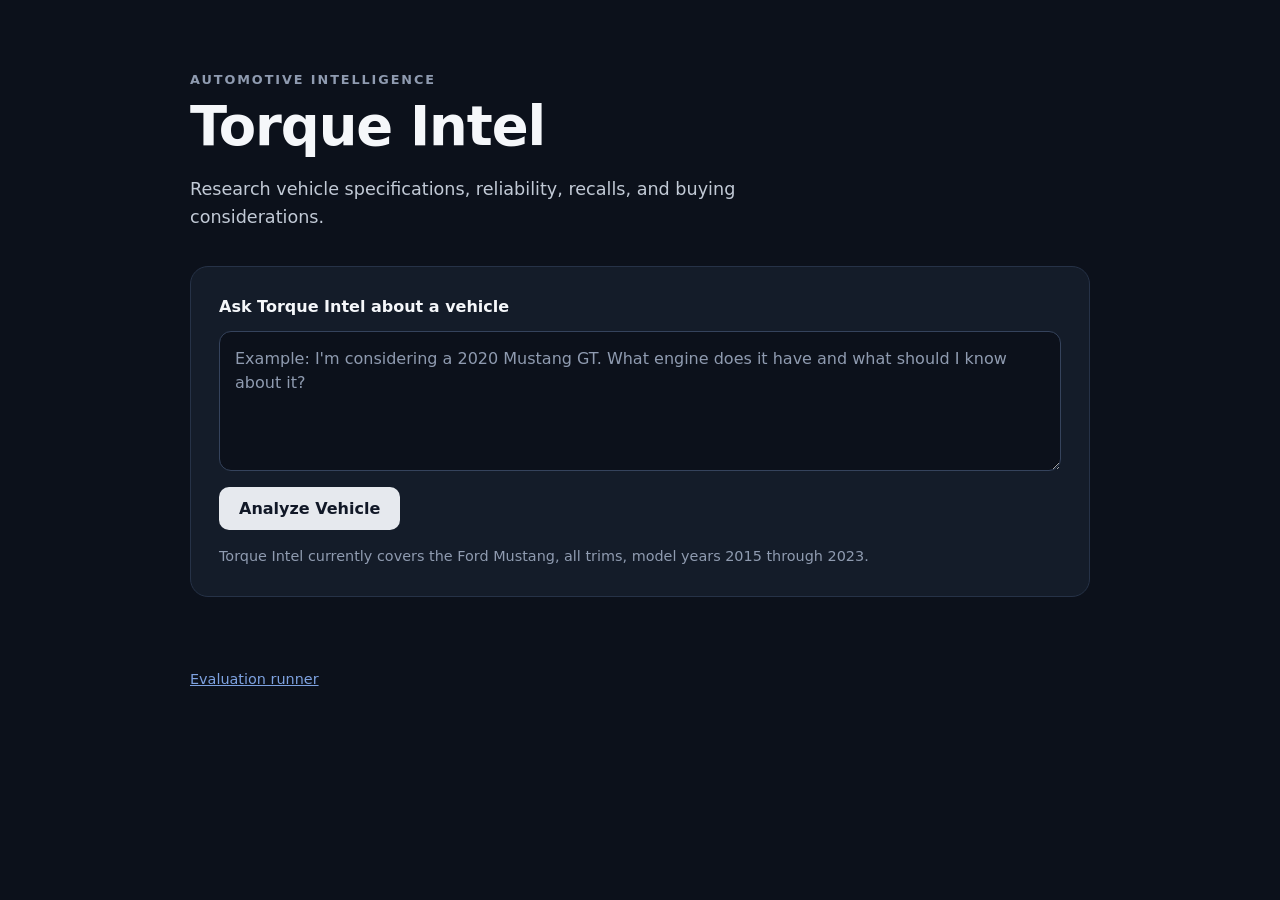
==== index.html @ b71ce6a7 "Support all Mustang trims, multi-year questions, and NHTSA complaints - data/vehicles.json: all Must" ====
<!DOCTYPE html>
<html lang="en">
<head>
    <meta charset="UTF-8">

    <meta name="viewport"
          content="width=device-width, initial-scale=1.0">

    <title>Torque Intel</title>

    <link rel="stylesheet" href="style.css">
</head>

<body>

    <main class="page-container">

        <header class="hero">
            <p class="eyebrow">AUTOMOTIVE INTELLIGENCE</p>

            <h1>Torque Intel</h1>

            <p class="subtitle">
                Research vehicle specifications, reliability,
                recalls, and buying considerations.
            </p>
        </header>


        <section class="search-card">

            <label for="userQuestion">
                Ask Torque Intel about a vehicle
            </label>

            <textarea
                id="userQuestion"
                placeholder="Example: I'm considering a 2020 Mustang GT. What engine does it have and what should I know about it?"
            ></textarea>

            <button id="analyzeButton" type="button">
                Analyze Vehicle
            </button>

            <p class="example-text">
                Torque Intel currently covers the Ford Mustang, all trims,
                model years 2015 through 2023.
            </p>

        </section>


        <section
            id="statusArea"
            class="status-area"
            aria-live="polite"
        ></section>

        <footer class="page-footer">
            <a href="evaluation/index.html">Evaluation runner</a>
        </footer>

    </main>

    <!-- Result Modal -->
    <div id="resultModal" class="modal hidden">

        <div
            class="modal-card"
            role="dialog"
            aria-modal="true"
            aria-labelledby="resultTitle"
        >

            <button
                id="closeModal"
                class="close-button"
                aria-label="Close results"
            >
                ×
            </button>

            <p class="eyebrow">
                TORQUE INTEL RESULT
            </p>

            <h2 id="resultTitle">
                Vehicle Research
            </h2>

            <div id="resultContent"></div>

        </div>

    </div>

    <script src="agent.js"></script>
    <script src="tools.js"></script>
    <script src="app.js"></script>

</body>
</html>
---- style.css ----
/* Theme */

:root {
    --bg: #0c111b;
    --surface: #141c29;
    --border: #263247;
    --border-strong: #35435c;

    --text: #f5f7fa;
    --text-soft: #c2cad6;
    --text-muted: #8f9bb0;

    --accent: #7ea2e0;
    --button-bg: #e6e9ee;
    --button-text: #111827;

    --pass: #6fcf97;
    --fail: #f28b82;
    --warn: #f2c97d;

    --radius-lg: 18px;
    --radius-md: 12px;
    --radius-sm: 10px;
}

* {
    box-sizing: border-box;
}

body {
    margin: 0;
    font-family: system-ui, -apple-system, "Segoe UI", Roboto,
        Arial, Helvetica, sans-serif;
    line-height: 1.5;
    background: var(--bg);
    color: var(--text);
    min-height: 100vh;
}

a {
    color: var(--accent);
}

:focus-visible {
    outline: 2px solid var(--accent);
    outline-offset: 2px;
}

.page-container {
    width: min(900px, 100% - 32px);
    margin: 0 auto;
    padding: clamp(32px, 8vw, 70px) 0;
}

.hero {
    margin-bottom: 35px;
}

.eyebrow {
    color: var(--text-muted);
    font-size: 0.8rem;
    letter-spacing: 0.15em;
    font-weight: bold;
    margin: 0;
}

h1 {
    font-size: clamp(2.2rem, 8vw, 3.4rem);
    line-height: 1.1;
    letter-spacing: -0.02em;
    margin: 8px 0;
}

h2 {
    margin: 6px 0 0;
    padding-right: 40px;
}

.subtitle {
    color: var(--text-soft);
    font-size: 1.1rem;
    line-height: 1.6;
    max-width: 650px;
}

.search-card {
    background: var(--surface);
    border: 1px solid var(--border);
    border-radius: var(--radius-lg);
    padding: clamp(18px, 4vw, 28px);
}

.search-card label {
    display: block;
    font-weight: bold;
    margin-bottom: 12px;
}

textarea {
    display: block;
    width: 100%;
    min-height: 140px;
    resize: vertical;

    background: var(--bg);
    color: var(--text);

    border: 1px solid var(--border-strong);
    border-radius: var(--radius-md);

    padding: 15px;

    font-family: inherit;
    font-size: 1rem;
    line-height: 1.5;

    margin-bottom: 16px;
}

textarea::placeholder {
    color: var(--text-muted);
}

textarea:focus {
    outline: 2px solid var(--accent);
    outline-offset: 0;
}

button {
    cursor: pointer;
    font-family: inherit;
}

.primary-button,
#analyzeButton {
    background: var(--button-bg);
    color: var(--button-text);

    border: none;
    border-radius: var(--radius-sm);

    padding: 12px 20px;

    font-size: 1rem;
    font-weight: bold;

    transition: opacity 0.15s, transform 0.05s;
}

.primary-button:hover,
#analyzeButton:hover {
    opacity: 0.9;
}

.primary-button:active,
#analyzeButton:active {
    transform: translateY(1px);
}

.primary-button:disabled,
#analyzeButton:disabled {
    opacity: 0.5;
    cursor: wait;
}

.example-text {
    color: var(--text-muted);
    font-size: 0.9rem;
    margin: 16px 0 0;
}

.status-area {
    margin-top: 20px;
    min-height: 1.5em;
    color: var(--text-soft);
}

.page-footer {
    margin-top: 28px;
    font-size: 0.9rem;
}


/* Modal */

.modal {
    position: fixed;
    inset: 0;

    background: rgba(0, 0, 0, 0.75);

    display: flex;
    align-items: center;
    justify-content: center;

    padding: 16px;

    z-index: 1000;
}

.modal.hidden {
    display: none;
}

.modal-card {
    width: min(700px, 100%);
    max-height: 85vh;
    overflow-y: auto;

    position: relative;

    background: var(--surface);

    border: 1px solid var(--border-strong);
    border-radius: var(--radius-lg);

    padding: clamp(20px, 5vw, 30px);

    box-shadow: 0 20px 60px rgba(0, 0, 0, 0.5);
}

.close-button {
    position: absolute;
    top: 12px;
    right: 12px;

    width: 40px;
    height: 40px;

    border: none;
    border-radius: 50%;
    background: transparent;
    color: var(--text);

    font-size: 1.8rem;
    line-height: 1;
}

.close-button:hover {
    background: var(--border);
}

.result-section {
    margin-top: 24px;
}

.result-section h3 {
    margin: 0 0 8px;
}

.result-section p {
    color: var(--text-soft);
    line-height: 1.6;
    overflow-wrap: anywhere;
}

.result-grid {
    display: grid;
    grid-template-columns:
        repeat(auto-fit, minmax(180px, 1fr));

    gap: 12px;
    margin-top: 15px;
}

.result-stack {
    display: grid;
    gap: 12px;
    margin: 15px 0;
}

.result-item {
    background: var(--bg);

    border: 1px solid var(--border);
    border-radius: var(--radius-sm);

    padding: 14px;

    overflow-wrap: anywhere;
}

.result-label {
    display: block;

    color: var(--text-muted);

    font-size: 0.78rem;
    text-transform: uppercase;
    letter-spacing: 0.06em;

    margin-bottom: 5px;
}

.result-section h3 + .result-grid,
.result-section .result-stack + h3 {
    margin-top: 15px;
}

.note,
.source {
    font-size: 0.85rem;
}

.result-section p.source {
    color: var(--text-muted);
    margin-bottom: 0;
}

.result-section p.warning {
    color: var(--warn);
    font-weight: bold;
}

.recall-card p {
    margin: 8px 0 0;
    font-size: 0.9rem;
}

.detail-label {
    color: var(--text-muted);
    font-weight: bold;
}

.year-block {
    margin-top: 12px;
    border: 1px solid var(--border);
    border-radius: var(--radius-sm);
    padding: 10px 14px;
}

.year-block summary {
    cursor: pointer;
    color: var(--text-soft);
}

.year-block summary strong {
    color: var(--text);
    margin-right: 6px;
}

.year-block .year-block {
    padding: 8px 12px;
}

.plain-list {
    margin: 6px 0 0;
    padding-left: 20px;
    color: var(--text-soft);
    font-size: 0.9rem;
}

.result-section p.detail-label {
    margin: 16px 0 0;
    color: var(--text-muted);
}

.button-row {
    display: flex;
    flex-wrap: wrap;
    gap: 12px;
    margin-top: 20px;
}

.secondary-button {
    background: transparent;
    color: var(--text);

    border: 1px solid var(--border-strong);
    border-radius: var(--radius-sm);

    padding: 12px 20px;

    font-size: 1rem;
    font-weight: bold;
}

.secondary-button:hover {
    background: var(--border);
}

[hidden] {
    display: none !important;
}


/* Tables and evaluation page */

.eval-summary {
    display: grid;
    grid-template-columns:
        repeat(auto-fit, minmax(140px, 1fr));

    gap: 12px;
    margin: 24px 0;
}

.eval-summary .result-item {
    font-size: 1.5rem;
    font-weight: bold;
}

.table-scroll {
    overflow-x: auto;

    border: 1px solid var(--border);
    border-radius: var(--radius-md);
}

.data-table {
    width: 100%;
    border-collapse: collapse;
    font-size: 0.9rem;
}

.data-table th,
.data-table td {
    text-align: left;
    vertical-align: top;
    padding: 10px 12px;
    border-bottom: 1px solid var(--border);
}

.data-table th {
    background: var(--surface);
    color: var(--text-muted);
    font-size: 0.78rem;
    text-transform: uppercase;
    letter-spacing: 0.06em;
    white-space: nowrap;
}

.data-table tr:last-child td {
    border-bottom: none;
}

.data-table td.eval-input {
    min-width: 220px;
}

.data-table tbody th {
    white-space: normal;
    min-width: 130px;
}

.nowrap {
    white-space: nowrap;
}

.mismatch {
    margin: 8px 0 0;
    color: var(--fail);
    font-size: 0.8rem;
    white-space: pre-wrap;
    overflow-wrap: anywhere;
}

.pass {
    color: var(--pass);
    font-weight: bold;
}

.fail {
    color: var(--fail);
    font-weight: bold;
}
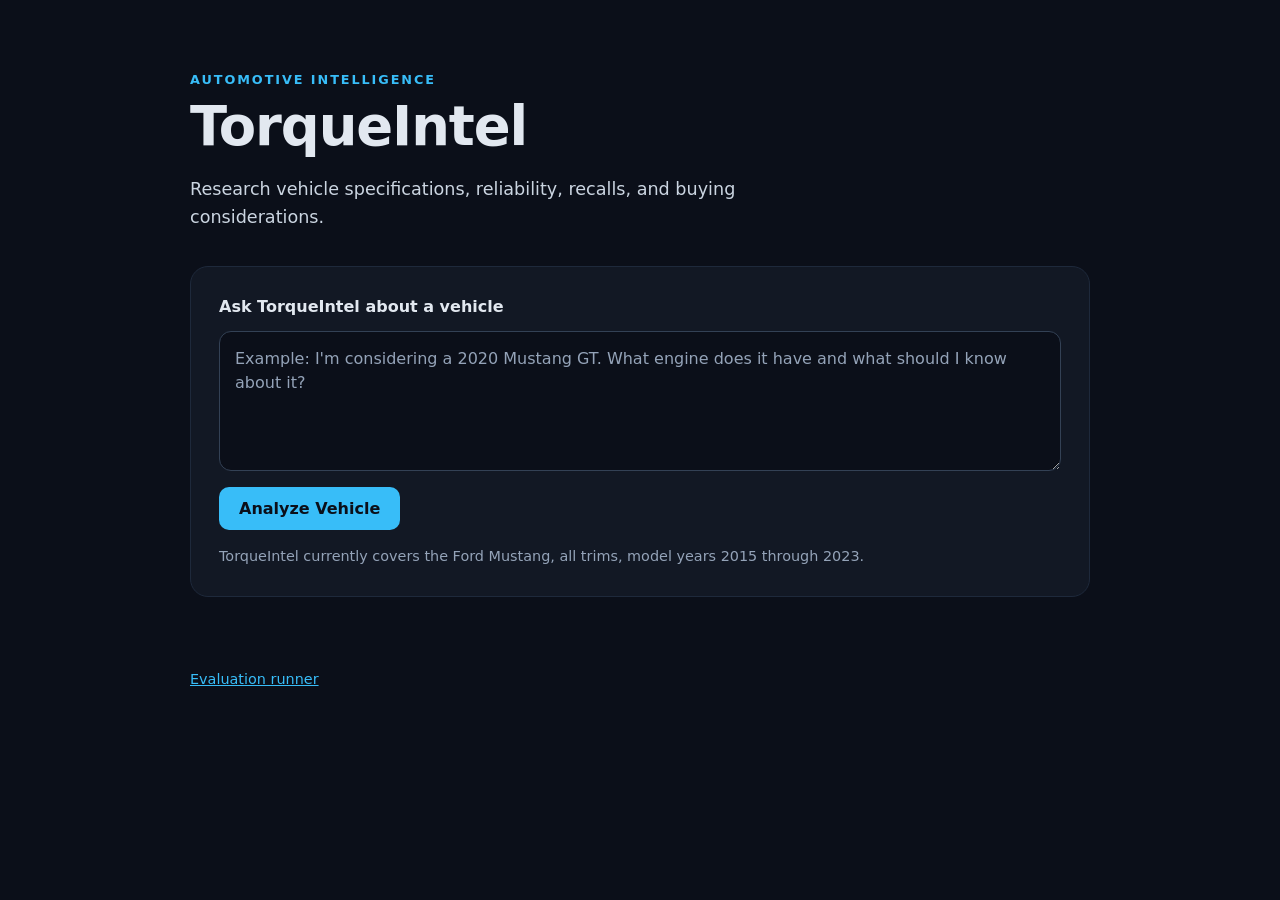
==== commit 92497e9e: "Rename Torque Intel to TorqueIntel in the app, comments and docs Update the page titles, heading, on" ====
--- a/index.html
+++ b/index.html
@@ -6,7 +6,7 @@
     <meta name="viewport"
           content="width=device-width, initial-scale=1.0">
 
-    <title>Torque Intel</title>
+    <title>TorqueIntel</title>
 
     <link rel="stylesheet" href="style.css">
 </head>
@@ -18,7 +18,7 @@
         <header class="hero">
             <p class="eyebrow">AUTOMOTIVE INTELLIGENCE</p>
 
-            <h1>Torque Intel</h1>
+            <h1>TorqueIntel</h1>
 
             <p class="subtitle">
                 Research vehicle specifications, reliability,
@@ -30,7 +30,7 @@
         <section class="search-card">
 
             <label for="userQuestion">
-                Ask Torque Intel about a vehicle
+                Ask TorqueIntel about a vehicle
             </label>
 
             <textarea
@@ -43,7 +43,7 @@
             </button>
 
             <p class="example-text">
-                Torque Intel currently covers the Ford Mustang, all trims,
+                TorqueIntel currently covers the Ford Mustang, all trims,
                 model years 2015 through 2023.
             </p>
 
@@ -81,7 +81,7 @@
             </button>
 
             <p class="eyebrow">
-                TORQUE INTEL RESULT
+                TORQUEINTEL RESULT
             </p>
 
             <h2 id="resultTitle">
--- a/style.css
+++ b/style.css
@@ -1,18 +1,18 @@
 /* Theme */
 
 :root {
-    --bg: #0c111b;
-    --surface: #141c29;
-    --border: #263247;
-    --border-strong: #35435c;
-
-    --text: #f5f7fa;
-    --text-soft: #c2cad6;
-    --text-muted: #8f9bb0;
-
-    --accent: #7ea2e0;
-    --button-bg: #e6e9ee;
-    --button-text: #111827;
+    --bg: #0B0F19;
+    --surface: #121824;
+    --border: #1E293B;
+    --border-strong: #334155;
+
+    --text: #E2E8F0;
+    --text-soft: #CBD5E1;
+    --text-muted: #94A3B8;
+
+    --accent: #38BDF8;
+    --button-bg: #38BDF8;
+    --button-text: #0B0F19;
 
     --pass: #6fcf97;
     --fail: #f28b82;
@@ -57,7 +57,7 @@
 }
 
 .eyebrow {
-    color: var(--text-muted);
+    color: var(--accent);
     font-size: 0.8rem;
     letter-spacing: 0.15em;
     font-weight: bold;
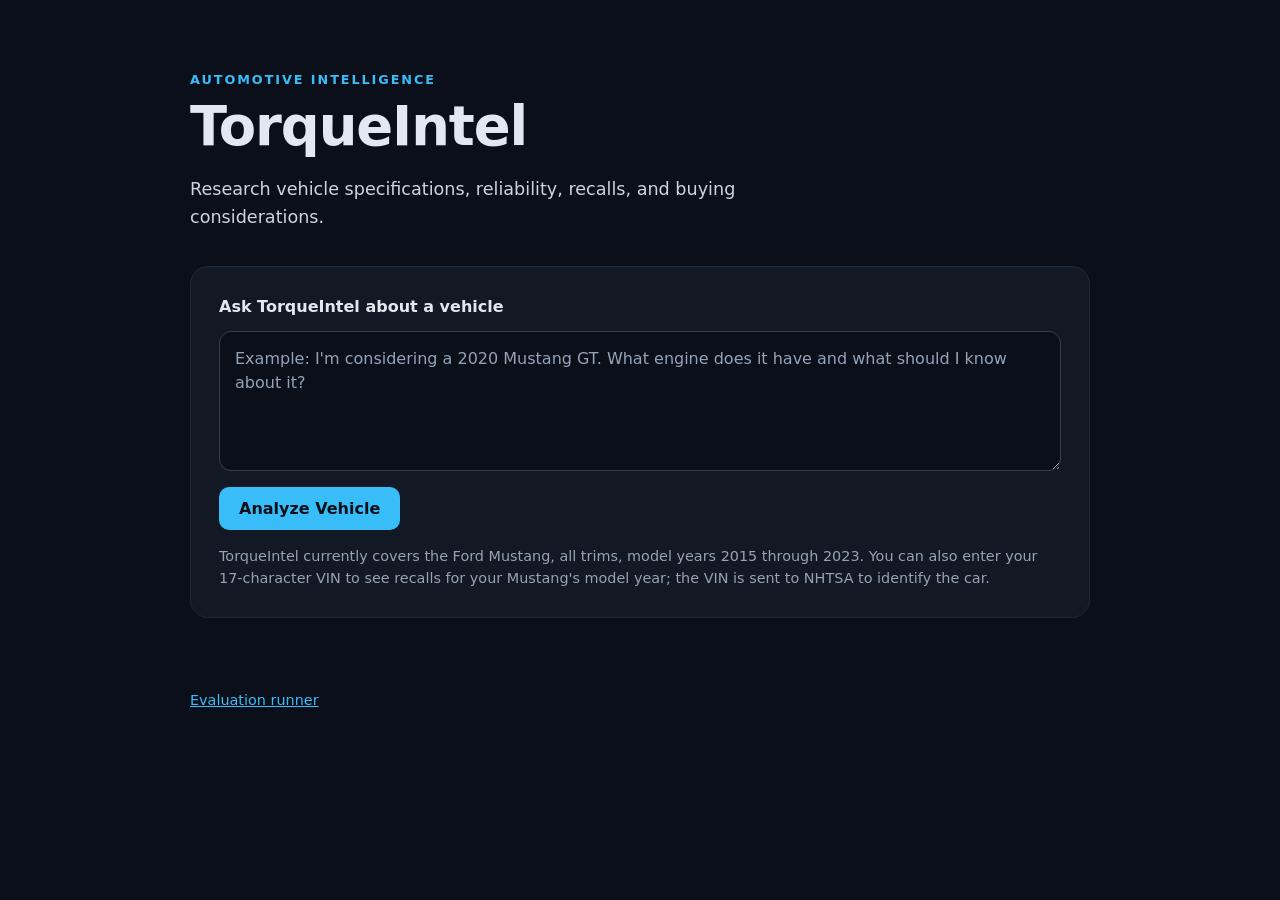
==== commit 83e93be8: "Add VIN recall lookup A user can enter a 17-character VIN. TorqueIntel checks its check digit, decod" ====
--- a/index.html
+++ b/index.html
@@ -44,7 +44,9 @@
 
             <p class="example-text">
                 TorqueIntel currently covers the Ford Mustang, all trims,
-                model years 2015 through 2023.
+                model years 2015 through 2023. You can also enter your
+                17-character VIN to see recalls for your Mustang's model
+                year; the VIN is sent to NHTSA to identify the car.
             </p>
 
         </section>
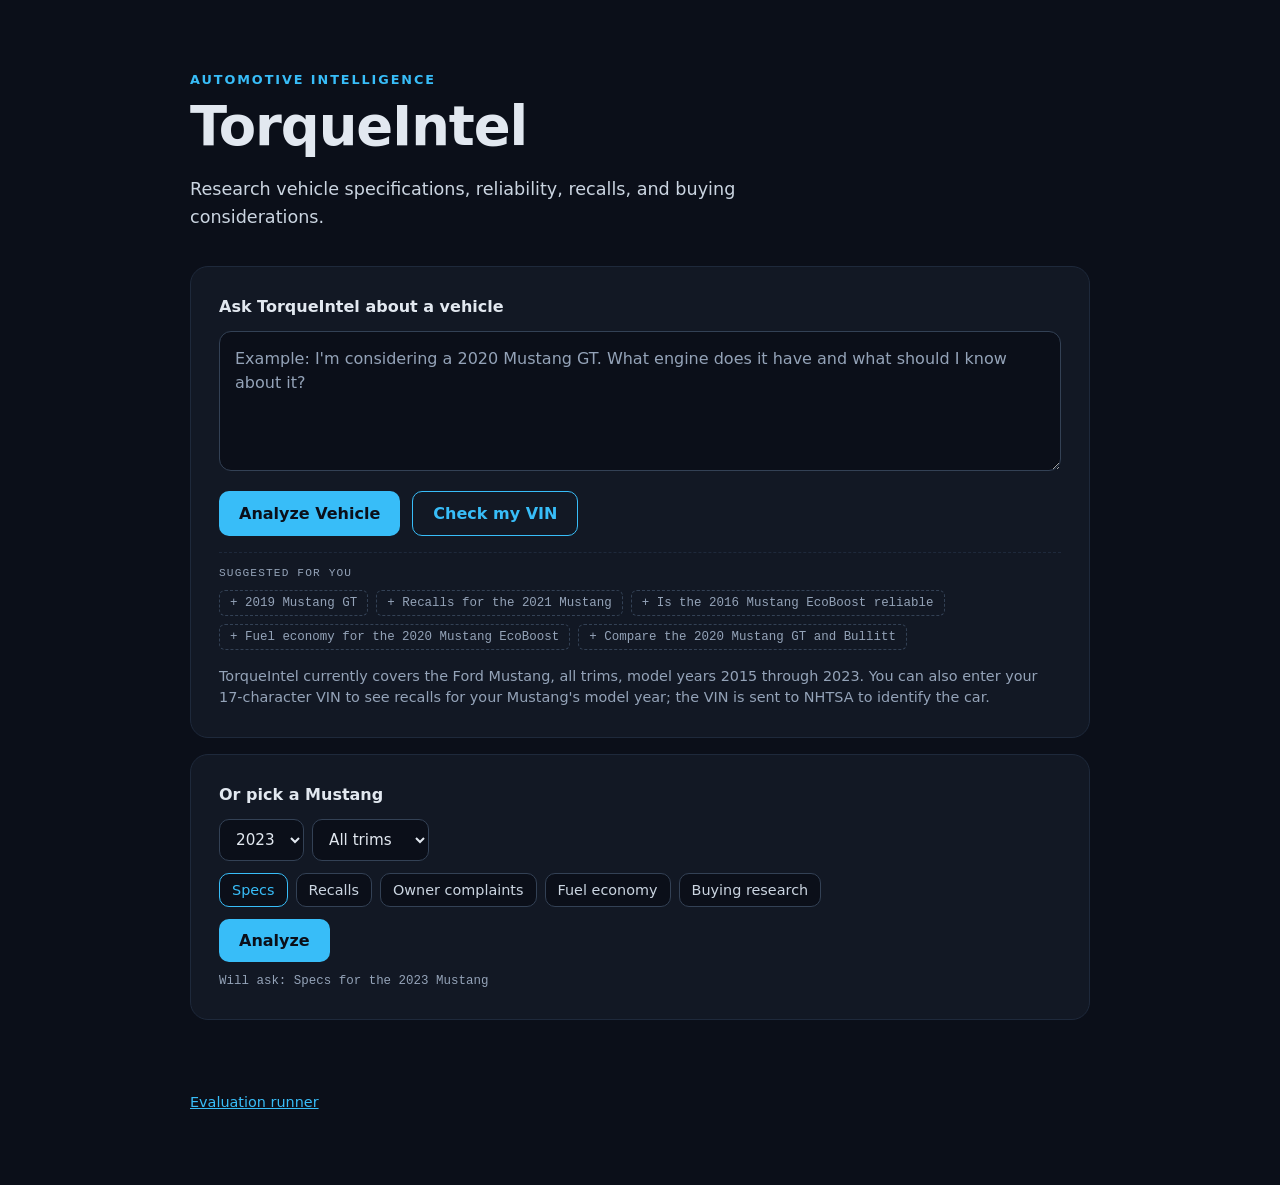
==== commit 843b03ab: "Add torque with Ford sources, fuel economy, window sticker and interactive controls - Add torque to " ====
--- a/index.html
+++ b/index.html
@@ -38,9 +38,17 @@
                 placeholder="Example: I'm considering a 2020 Mustang GT. What engine does it have and what should I know about it?"
             ></textarea>
 
-            <button id="analyzeButton" type="button">
-                Analyze Vehicle
-            </button>
+            <div class="button-row">
+                <button id="analyzeButton" type="button">
+                    Analyze Vehicle
+                </button>
+
+                <button id="openVinButton" type="button" class="accent-button">
+                    Check my VIN
+                </button>
+            </div>
+
+            <div id="suggestions" class="suggestions"></div>
 
             <p class="example-text">
                 TorqueIntel currently covers the Ford Mustang, all trims,
@@ -48,6 +56,32 @@
                 17-character VIN to see recalls for your Mustang's model
                 year; the VIN is sent to NHTSA to identify the car.
             </p>
+
+        </section>
+
+
+        <section id="pickerCard" class="search-card picker-card">
+
+            <p class="card-label">Or pick a Mustang</p>
+
+            <div class="picker-row">
+                <select id="pickYear" aria-label="Model year"></select>
+                <select id="pickTrim" aria-label="Trim"></select>
+            </div>
+
+            <div id="pickTopics" class="topic-row" role="group" aria-label="Topic">
+                <button type="button" class="topic-button" data-topic="specs" aria-pressed="true">Specs</button>
+                <button type="button" class="topic-button" data-topic="recalls" aria-pressed="false">Recalls</button>
+                <button type="button" class="topic-button" data-topic="complaints" aria-pressed="false">Owner complaints</button>
+                <button type="button" class="topic-button" data-topic="fuel" aria-pressed="false">Fuel economy</button>
+                <button type="button" class="topic-button" data-topic="buying" aria-pressed="false">Buying research</button>
+            </div>
+
+            <button id="pickButton" type="button" class="primary-button">
+                Analyze
+            </button>
+
+            <p id="pickPreview" class="pick-preview"></p>
 
         </section>
 
--- a/style.css
+++ b/style.css
@@ -464,3 +464,256 @@
     color: var(--fail);
     font-weight: bold;
 }
+
+
+/* =====================================================
+    Interactive controls
+   ===================================================== */
+
+.accent-button {
+    background: transparent;
+    color: var(--accent);
+    border: 1px solid var(--accent);
+    border-radius: var(--radius-sm);
+    padding: 12px 20px;
+    font-size: 1rem;
+    font-weight: bold;
+}
+
+.accent-button:hover {
+    background: rgba(56, 189, 248, 0.1);
+}
+
+
+/* Suggestions: a different, monospace style so they read as
+   shortcuts, not as the main buttons. */
+.suggestions {
+    margin-top: 16px;
+    padding-top: 12px;
+    border-top: 1px dashed var(--border);
+}
+
+.suggest-head {
+    display: flex;
+    justify-content: space-between;
+    align-items: center;
+    gap: 12px;
+    flex-wrap: wrap;
+    font-family: ui-monospace, SFMono-Regular, Menlo, Consolas, monospace;
+    font-size: 0.7rem;
+    letter-spacing: 0.1em;
+    text-transform: uppercase;
+    color: var(--text-muted);
+    margin-bottom: 8px;
+}
+
+.recent-link {
+    background: none;
+    border: none;
+    padding: 0;
+    font: inherit;
+    letter-spacing: inherit;
+    text-transform: inherit;
+    color: var(--accent);
+    text-decoration: underline;
+}
+
+.suggest-row,
+.follow-up-row {
+    display: flex;
+    flex-wrap: wrap;
+    gap: 8px;
+}
+
+.suggest-chip {
+    font-family: ui-monospace, SFMono-Regular, Menlo, Consolas, monospace;
+    font-size: 0.78rem;
+    background: transparent;
+    color: var(--text-muted);
+    border: 1px dashed var(--border-strong);
+    border-radius: 6px;
+    padding: 5px 10px;
+}
+
+.suggest-chip.related {
+    color: #7dd3fc;
+    border-color: rgba(56, 189, 248, 0.45);
+}
+
+.suggest-chip:hover {
+    color: var(--text);
+    border-color: var(--accent);
+}
+
+
+/* Recent searches popup */
+.recent-list {
+    display: grid;
+    gap: 8px;
+}
+
+.recent-item {
+    text-align: left;
+    background: var(--bg);
+    color: var(--text);
+    border: 1px solid var(--border);
+    border-radius: var(--radius-sm);
+    padding: 10px 12px;
+    font-size: 0.95rem;
+}
+
+.recent-item:hover {
+    border-color: var(--accent);
+}
+
+
+/* Pick a Mustang */
+.picker-card {
+    margin-top: 16px;
+}
+
+.card-label {
+    margin: 0 0 12px;
+    font-weight: bold;
+}
+
+.picker-row,
+.topic-row {
+    display: flex;
+    flex-wrap: wrap;
+    gap: 8px;
+    margin-bottom: 12px;
+}
+
+.picker-row select {
+    background: var(--bg);
+    color: var(--text);
+    border: 1px solid var(--border-strong);
+    border-radius: var(--radius-sm);
+    padding: 10px 12px;
+    font-size: 0.95rem;
+    font-family: inherit;
+}
+
+.topic-button {
+    background: var(--bg);
+    color: var(--text-soft);
+    border: 1px solid var(--border-strong);
+    border-radius: var(--radius-sm);
+    padding: 8px 12px;
+    font-size: 0.9rem;
+}
+
+.topic-button[aria-pressed="true"] {
+    color: var(--accent);
+    border-color: var(--accent);
+}
+
+.pick-preview {
+    margin: 10px 0 0;
+    font-family: ui-monospace, SFMono-Regular, Menlo, Consolas, monospace;
+    font-size: 0.78rem;
+    color: var(--text-muted);
+}
+
+
+/* Follow-up buttons inside a result */
+.follow-up {
+    background: var(--bg);
+    color: var(--text-soft);
+    border: 1px solid var(--border-strong);
+    border-radius: 999px;
+    padding: 7px 14px;
+    font-size: 0.88rem;
+}
+
+.follow-up:hover {
+    color: var(--text);
+    border-color: var(--accent);
+}
+
+.follow-up.accent {
+    color: var(--accent);
+    border-color: var(--accent);
+}
+
+
+/* Check my VIN popup */
+.vin-row {
+    display: flex;
+    gap: 10px;
+    margin-top: 6px;
+}
+
+.vin-input {
+    flex: 1;
+    min-width: 0;
+    background: var(--bg);
+    color: var(--text);
+    border: 1px solid var(--border-strong);
+    border-radius: var(--radius-sm);
+    padding: 11px 12px;
+    font-family: ui-monospace, SFMono-Regular, Menlo, Consolas, monospace;
+    font-size: 1rem;
+    letter-spacing: 0.08em;
+    text-transform: uppercase;
+    transition: color 0.15s, border-color 0.15s;
+}
+
+.vin-input.vin-valid {
+    color: var(--pass);
+    border-color: var(--pass);
+}
+
+.vin-input.vin-invalid {
+    border-color: var(--fail);
+}
+
+.vin-message {
+    min-height: 1.4em;
+    margin: 8px 0 0;
+    font-size: 0.9rem;
+    color: var(--text-muted);
+}
+
+.vin-message.valid {
+    color: var(--pass);
+}
+
+.vin-message.invalid {
+    color: var(--fail);
+}
+
+@media (max-width: 480px) {
+
+    .vin-row {
+        flex-direction: column;
+    }
+
+    .vin-input {
+        font-size: 0.95rem;
+        letter-spacing: 0.02em;
+        padding: 11px 8px;
+    }
+}
+
+
+/* Window sticker popup */
+.modal-card.wide {
+    width: min(1000px, 100%);
+    max-height: 92vh;
+}
+
+.sticker-frame {
+    display: block;
+    width: 100%;
+    height: 68vh;
+    border: 1px solid var(--border-strong);
+    border-radius: var(--radius-sm);
+    background: #ffffff;
+}
+
+a.accent-button {
+    display: inline-block;
+    text-decoration: none;
+}
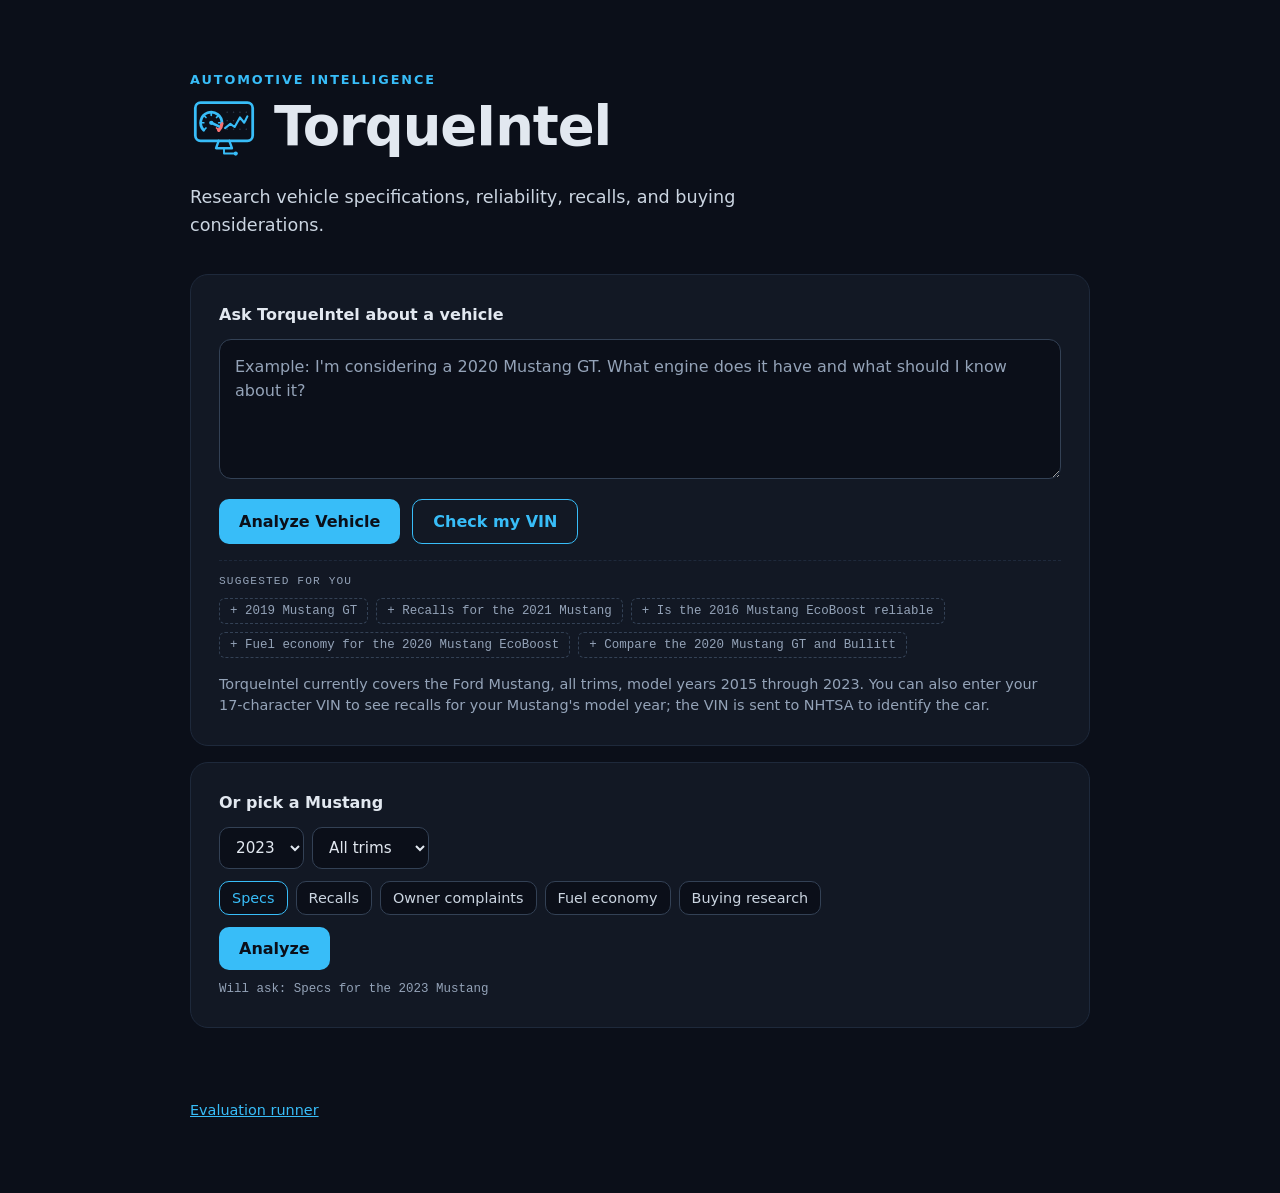
==== commit 8bd84dfd: "Add the Dash screen logo and a simplified browser-tab icon Show the Dash screen logo (a dashboard sc" ====
--- a/index.html
+++ b/index.html
@@ -7,6 +7,8 @@
           content="width=device-width, initial-scale=1.0">
 
     <title>TorqueIntel</title>
+
+    <link rel="icon" href="favicon.svg" type="image/svg+xml">
 
     <link rel="stylesheet" href="style.css">
 </head>
@@ -18,7 +20,10 @@
         <header class="hero">
             <p class="eyebrow">AUTOMOTIVE INTELLIGENCE</p>
 
-            <h1>TorqueIntel</h1>
+            <div class="brand">
+                <img class="brand-logo" src="logo.svg" alt="" width="64" height="64">
+                <h1>TorqueIntel</h1>
+            </div>
 
             <p class="subtitle">
                 Research vehicle specifications, reliability,
--- a/style.css
+++ b/style.css
@@ -717,3 +717,23 @@
     display: inline-block;
     text-decoration: none;
 }
+
+
+a.secondary-button {
+    display: inline-block;
+    text-decoration: none;
+}
+
+
+/* Logo beside the title */
+.brand {
+    display: flex;
+    align-items: center;
+    gap: clamp(10px, 2.5vw, 16px);
+}
+
+.brand-logo {
+    width: clamp(48px, 11vw, 68px);
+    height: auto;
+    flex: none;
+}
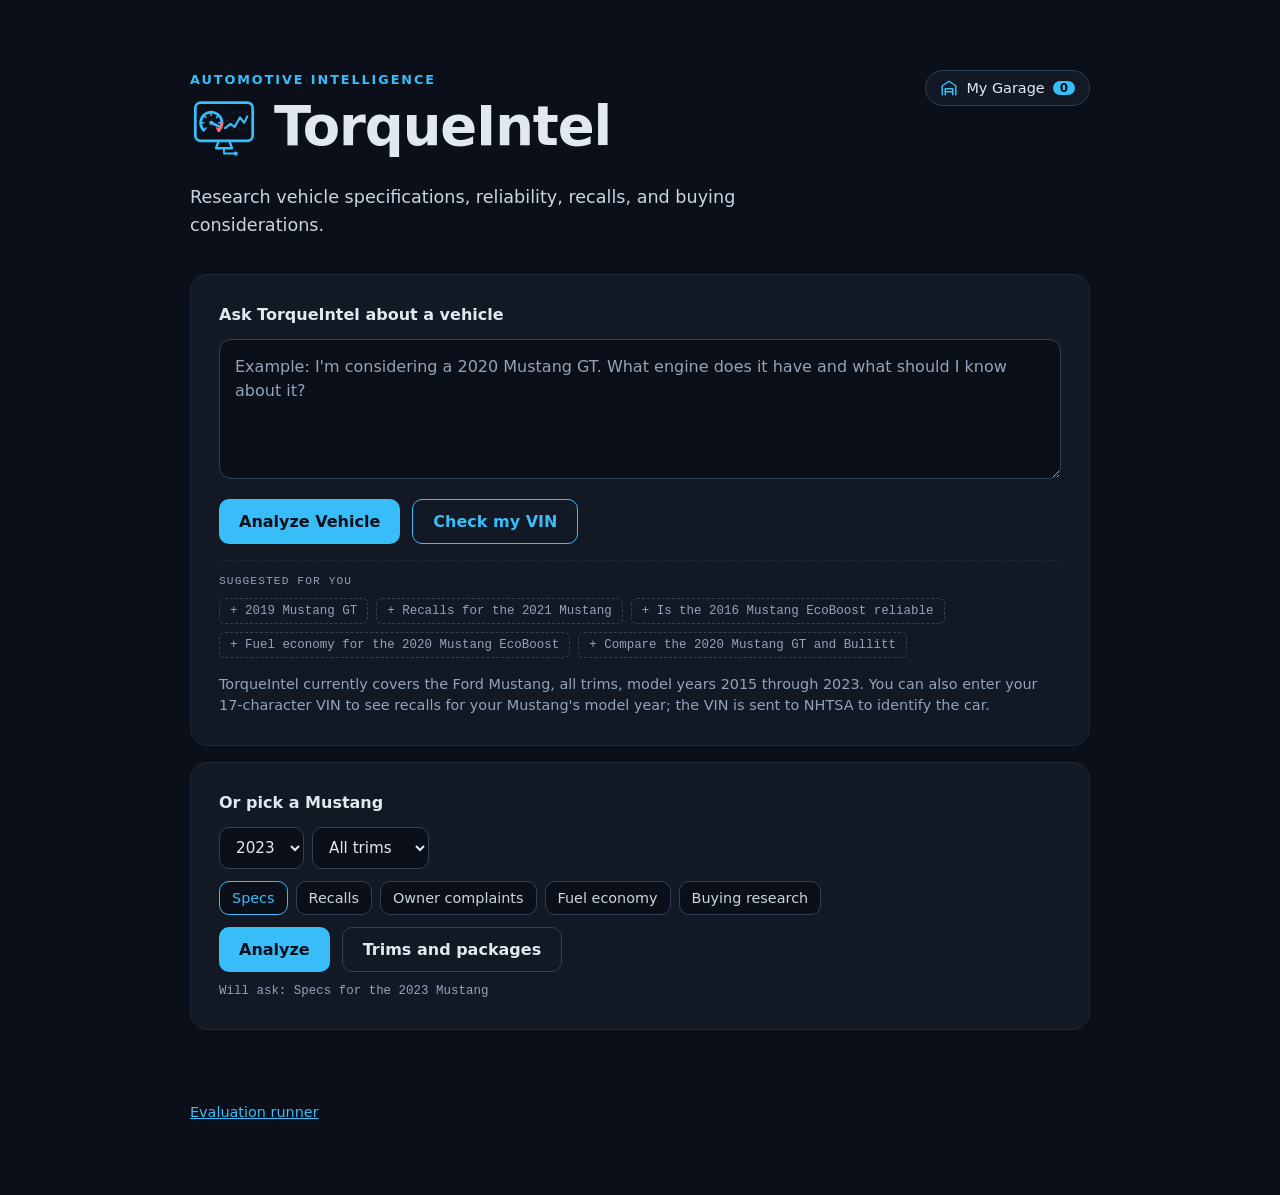
==== commit 139cb433: "Add My Garage and the trims and packages breakdown - My Garage (top right): save Mustangs from resul" ====
--- a/index.html
+++ b/index.html
@@ -18,6 +18,12 @@
     <main class="page-container">
 
         <header class="hero">
+            <button id="garageButton" type="button" class="garage-button" aria-label="Open My Garage">
+                <svg width="18" height="18" viewBox="0 0 24 24" fill="none" stroke="currentColor" stroke-width="2" stroke-linecap="round" stroke-linejoin="round" aria-hidden="true"><path d="M3 21V9l9-6 9 6v12"/><path d="M7 21v-8h10v8"/><path d="M7 17h10"/></svg>
+                <span>My Garage</span>
+                <span id="garageCount" class="garage-count">0</span>
+            </button>
+
             <p class="eyebrow">AUTOMOTIVE INTELLIGENCE</p>
 
             <div class="brand">
@@ -82,9 +88,15 @@
                 <button type="button" class="topic-button" data-topic="buying" aria-pressed="false">Buying research</button>
             </div>
 
-            <button id="pickButton" type="button" class="primary-button">
-                Analyze
-            </button>
+            <div class="button-row picker-actions">
+                <button id="pickButton" type="button" class="primary-button">
+                    Analyze
+                </button>
+
+                <button id="pickPackages" type="button" class="secondary-button">
+                    Trims and packages
+                </button>
+            </div>
 
             <p id="pickPreview" class="pick-preview"></p>
 
--- a/style.css
+++ b/style.css
@@ -698,31 +698,7 @@
 }
 
 
-/* Window sticker popup */
-.modal-card.wide {
-    width: min(1000px, 100%);
-    max-height: 92vh;
-}
-
-.sticker-frame {
-    display: block;
-    width: 100%;
-    height: 68vh;
-    border: 1px solid var(--border-strong);
-    border-radius: var(--radius-sm);
-    background: #ffffff;
-}
-
-a.accent-button {
-    display: inline-block;
-    text-decoration: none;
-}
-
-
-a.secondary-button {
-    display: inline-block;
-    text-decoration: none;
-}
+
 
 
 /* Logo beside the title */
@@ -737,3 +713,132 @@
     height: auto;
     flex: none;
 }
+
+
+/* My Garage */
+.hero {
+    position: relative;
+}
+
+.garage-button {
+    position: absolute;
+    top: 0;
+    right: 0;
+    display: inline-flex;
+    align-items: center;
+    gap: 8px;
+    background: var(--surface);
+    color: var(--text);
+    border: 1px solid var(--border-strong);
+    border-radius: 999px;
+    padding: 8px 14px;
+    font-size: 0.9rem;
+}
+
+.garage-button svg {
+    color: var(--accent);
+}
+
+.garage-button:hover {
+    border-color: var(--accent);
+}
+
+.garage-count {
+    background: var(--accent);
+    color: var(--button-text);
+    border-radius: 999px;
+    padding: 0 7px;
+    font-size: 0.75rem;
+    font-weight: bold;
+}
+
+.garage-list {
+    display: grid;
+    gap: 10px;
+}
+
+.garage-item {
+    background: var(--bg);
+    border: 1px solid var(--border);
+    border-radius: var(--radius-sm);
+    padding: 12px 14px;
+}
+
+.garage-name {
+    background: none;
+    border: none;
+    padding: 0;
+    color: var(--text);
+    font-size: 1rem;
+    font-weight: bold;
+    text-align: left;
+    text-decoration: underline;
+    text-decoration-color: var(--accent);
+    text-underline-offset: 4px;
+}
+
+.garage-actions {
+    display: flex;
+    flex-wrap: wrap;
+    gap: 4px 14px;
+    margin-top: 8px;
+}
+
+.text-button {
+    background: none;
+    border: none;
+    padding: 0;
+    color: var(--accent);
+    font-size: 0.85rem;
+    text-decoration: underline;
+}
+
+.text-button.danger {
+    color: var(--fail);
+}
+
+.row-save {
+    background: none;
+    border: none;
+    padding: 0 0 0 6px;
+    color: var(--accent);
+    font-size: 1rem;
+}
+
+.picker-actions {
+    margin-top: 0;
+}
+
+/* Trims and packages */
+.package-card {
+    background: var(--bg);
+    border: 1px solid var(--border);
+    border-radius: var(--radius-sm);
+    padding: 12px 14px;
+    margin-top: 10px;
+}
+
+.package-card.highlight {
+    border-color: var(--accent);
+}
+
+.package-card strong {
+    display: block;
+    margin: 2px 0 4px;
+}
+
+.package-card .plain-list {
+    margin: 6px 0 0;
+    padding-left: 18px;
+    list-style: disc;
+}
+
+@media (max-width: 560px) {
+
+    .garage-button {
+        position: static;
+        display: flex;
+        width: max-content;
+        margin: 0 0 14px auto;
+    }
+}
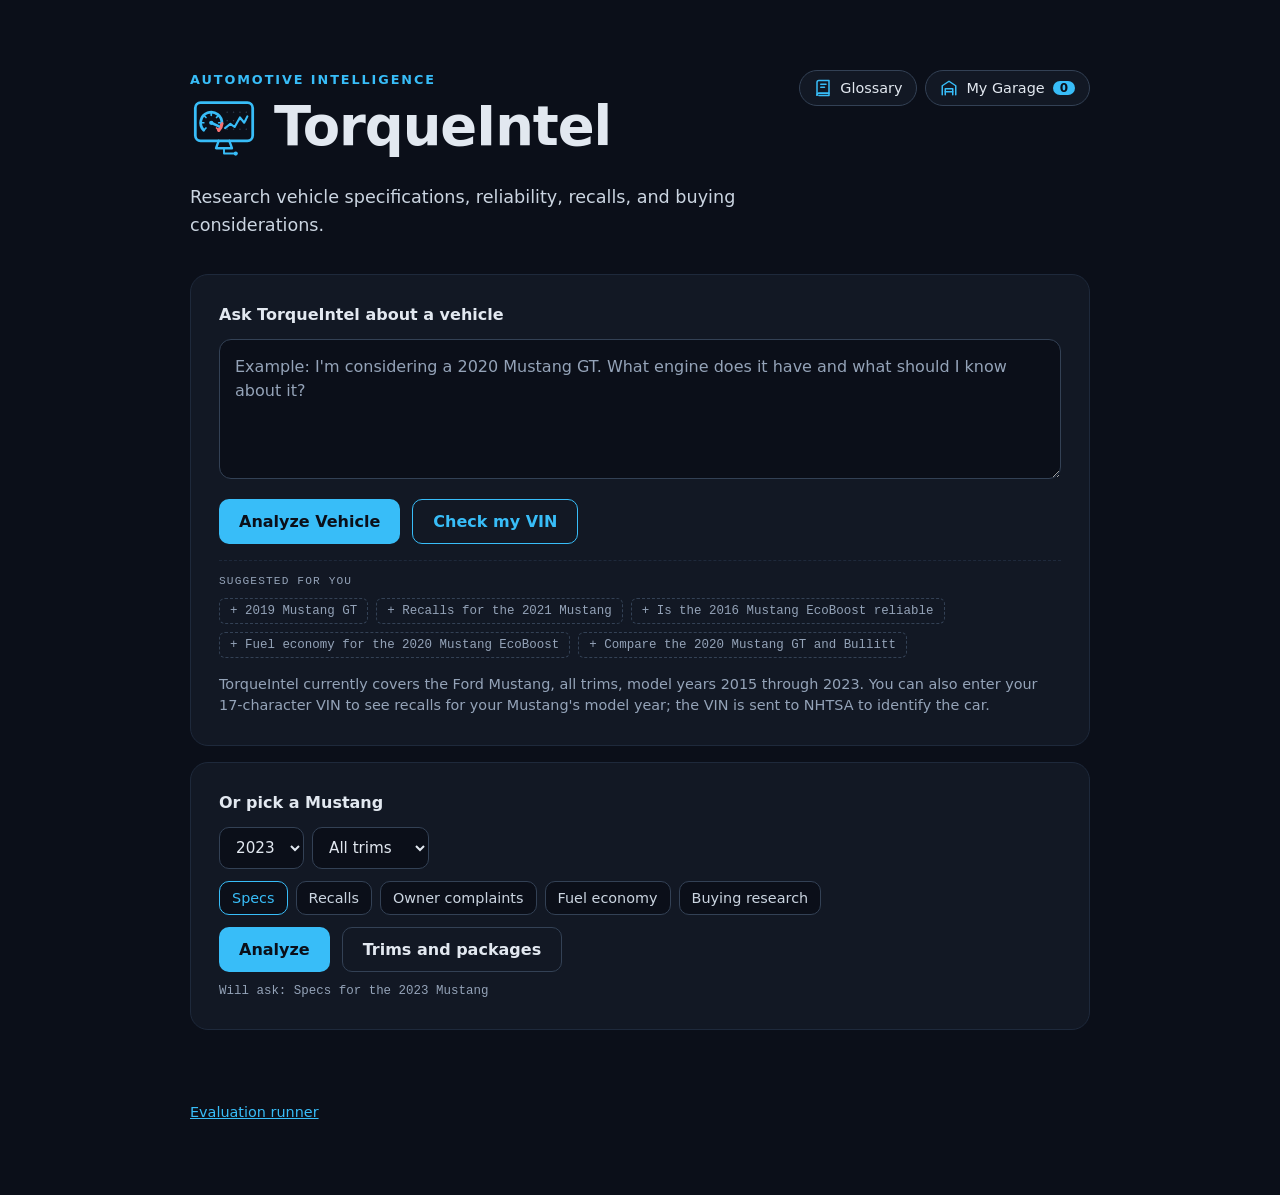
==== commit 5913c369: "Add the glossary and VIN scanning - glossary.js: 37 plain-English terms with labeled diagrams, a Glo" ====
--- a/index.html
+++ b/index.html
@@ -18,11 +18,18 @@
     <main class="page-container">
 
         <header class="hero">
-            <button id="garageButton" type="button" class="garage-button" aria-label="Open My Garage">
-                <svg width="18" height="18" viewBox="0 0 24 24" fill="none" stroke="currentColor" stroke-width="2" stroke-linecap="round" stroke-linejoin="round" aria-hidden="true"><path d="M3 21V9l9-6 9 6v12"/><path d="M7 21v-8h10v8"/><path d="M7 17h10"/></svg>
-                <span>My Garage</span>
-                <span id="garageCount" class="garage-count">0</span>
-            </button>
+            <div class="top-actions">
+                <button id="glossaryButton" type="button" class="garage-button" aria-label="Open the glossary">
+                    <svg width="18" height="18" viewBox="0 0 24 24" fill="none" stroke="currentColor" stroke-width="2" stroke-linecap="round" stroke-linejoin="round" aria-hidden="true"><path d="M4 4.5A2.5 2.5 0 0 1 6.5 2H20v17H6.5A2.5 2.5 0 0 0 4 21.5z"/><path d="M4 21.5A2.5 2.5 0 0 1 6.5 19H20v3H6.5"/><path d="M9 7h7M9 11h5"/></svg>
+                    <span>Glossary</span>
+                </button>
+
+                <button id="garageButton" type="button" class="garage-button" aria-label="Open My Garage">
+                    <svg width="18" height="18" viewBox="0 0 24 24" fill="none" stroke="currentColor" stroke-width="2" stroke-linecap="round" stroke-linejoin="round" aria-hidden="true"><path d="M3 21V9l9-6 9 6v12"/><path d="M7 21v-8h10v8"/><path d="M7 17h10"/></svg>
+                    <span>My Garage</span>
+                    <span id="garageCount" class="garage-count">0</span>
+                </button>
+            </div>
 
             <p class="eyebrow">AUTOMOTIVE INTELLIGENCE</p>
 
@@ -133,9 +140,16 @@
                 ×
             </button>
 
-            <p class="eyebrow">
-                TORQUEINTEL RESULT
-            </p>
+            <div class="modal-topline">
+                <p class="eyebrow">
+                    TORQUEINTEL RESULT
+                </p>
+
+                <label class="explain-switch" title="Underline words that have a plain-English explanation">
+                    <input type="checkbox" id="explainTerms">
+                    <span>Explain terms</span>
+                </label>
+            </div>
 
             <h2 id="resultTitle">
                 Vehicle Research
@@ -147,8 +161,40 @@
 
     </div>
 
+    <!-- Glossary popups (open above the result window) -->
+    <dialog id="glossaryDialog" class="glossary-dialog" aria-labelledby="glossaryTitle">
+        <div class="dialog-head">
+            <div>
+                <p class="eyebrow">TORQUEINTEL</p>
+                <h2 id="glossaryTitle">Glossary</h2>
+            </div>
+            <button type="button" class="close-button static" data-close-dialog aria-label="Close glossary">×</button>
+        </div>
+        <input id="glossarySearch" class="glossary-search" type="search" placeholder="Search terms, e.g. torque" aria-label="Search the glossary">
+        <div id="glossaryCategories" class="topic-row" role="group" aria-label="Categories"></div>
+        <p id="glossaryCount" class="note"></p>
+        <div id="glossaryList" class="glossary-list"></div>
+    </dialog>
+
+    <dialog id="termDialog" class="glossary-dialog" aria-labelledby="termTitle">
+        <div class="dialog-head">
+            <div>
+                <p class="eyebrow" id="termCategory"></p>
+                <h2 id="termTitle"></h2>
+            </div>
+            <button type="button" class="close-button static" data-close-dialog aria-label="Close">×</button>
+        </div>
+        <p id="termText" class="term-text"></p>
+        <div id="termDiagram"></div>
+        <div class="button-row">
+            <button type="button" class="secondary-button" id="termToGlossary">See the full glossary</button>
+        </div>
+    </dialog>
+
     <script src="agent.js"></script>
     <script src="tools.js"></script>
+    <script src="glossary.js"></script>
+    <script src="scan.js"></script>
     <script src="app.js"></script>
 
 </body>
--- a/style.css
+++ b/style.css
@@ -720,10 +720,15 @@
     position: relative;
 }
 
-.garage-button {
+.top-actions {
     position: absolute;
     top: 0;
     right: 0;
+    display: flex;
+    gap: 8px;
+}
+
+.garage-button {
     display: inline-flex;
     align-items: center;
     gap: 8px;
@@ -835,10 +840,188 @@
 
 @media (max-width: 560px) {
 
-    .garage-button {
+    .top-actions {
         position: static;
-        display: flex;
-        width: max-content;
-        margin: 0 0 14px auto;
+        justify-content: flex-end;
+        flex-wrap: wrap;
+        margin: 0 0 14px;
     }
 }
+
+
+/* Explain terms switch (result window) */
+.modal-topline {
+    display: flex;
+    flex-wrap: wrap;
+    align-items: center;
+    gap: 6px 16px;
+    padding-right: 44px;
+}
+
+.explain-switch {
+    display: inline-flex;
+    align-items: center;
+    gap: 8px;
+    font-size: 0.85rem;
+    color: var(--text-soft);
+    cursor: pointer;
+}
+
+.explain-switch input {
+    accent-color: var(--accent);
+    width: 17px;
+    height: 17px;
+}
+
+/* A glossary word: quiet dotted underline; the pointer becomes a question mark. */
+.glossary-term {
+    background: none;
+    border: none;
+    border-bottom: 1px dotted var(--border-strong);
+    padding: 0;
+    color: inherit;
+    font: inherit;
+    letter-spacing: inherit;
+    text-transform: inherit;
+    cursor: url("data:image/svg+xml;utf8,<svg xmlns='http://www.w3.org/2000/svg' width='28' height='28' viewBox='0 0 28 28'><circle cx='14' cy='14' r='12' fill='%2338BDF8' stroke='%230B0F19' stroke-width='2'/><text x='14' y='19.5' font-size='16' font-family='Arial, sans-serif' font-weight='700' text-anchor='middle' fill='%230B0F19'>?</text></svg>") 14 14, help;
+}
+
+.glossary-term:hover,
+.glossary-term:focus-visible {
+    border-bottom-color: var(--accent);
+    color: var(--text);
+}
+
+/* Glossary popups */
+dialog.glossary-dialog {
+    background: var(--surface);
+    color: var(--text);
+    border: 1px solid var(--border-strong);
+    border-radius: var(--radius-lg);
+    padding: clamp(18px, 4vw, 26px);
+    width: min(600px, calc(100vw - 32px));
+    max-height: 85vh;
+}
+
+dialog.glossary-dialog::backdrop {
+    background: rgba(0, 0, 0, 0.6);
+}
+
+.dialog-head {
+    display: flex;
+    justify-content: space-between;
+    align-items: flex-start;
+    gap: 12px;
+    margin-bottom: 12px;
+}
+
+.dialog-head h2 {
+    margin: 4px 0 0;
+}
+
+.close-button.static {
+    position: static;
+    flex: none;
+}
+
+.glossary-search {
+    width: 100%;
+    background: var(--bg);
+    color: var(--text);
+    border: 1px solid var(--border-strong);
+    border-radius: var(--radius-sm);
+    padding: 10px 12px;
+    font: inherit;
+    margin-bottom: 10px;
+}
+
+.glossary-list {
+    display: grid;
+    gap: 10px;
+}
+
+.glossary-item {
+    background: var(--bg);
+    border: 1px solid var(--border);
+    border-radius: var(--radius-sm);
+    padding: 12px 14px;
+}
+
+.glossary-item.highlight {
+    border-color: var(--accent);
+}
+
+.glossary-item strong {
+    display: block;
+    margin: 2px 0 4px;
+}
+
+.glossary-item p,
+.term-text {
+    margin: 0;
+    color: var(--text-soft);
+}
+
+/* Diagrams */
+.diagram {
+    background: var(--bg);
+    border: 1px solid var(--border);
+    border-radius: var(--radius-sm);
+    padding: 10px;
+    margin: 12px 0 0;
+}
+
+.diagram svg {
+    display: block;
+    width: 100%;
+    height: auto;
+    max-height: 240px;
+}
+
+.diagram figcaption {
+    font-size: 0.75rem;
+    color: var(--text-muted);
+    margin-top: 6px;
+}
+
+.diagram .ln { fill: none; stroke: var(--text-soft); stroke-width: 2; }
+.diagram .thin { fill: none; stroke: var(--text-muted); stroke-width: 1.4; }
+.diagram .acc { fill: none; stroke: var(--accent); stroke-width: 3; }
+.diagram .accfill { fill: var(--accent); }
+.diagram .dim { fill: var(--border); stroke: var(--border-strong); stroke-width: 1.5; }
+.diagram .tire { fill: #1a2233; stroke: var(--text-soft); stroke-width: 2; }
+.diagram text { fill: var(--text-soft); font-family: inherit; font-size: 11px; }
+.diagram text.big { font-size: 22px; font-weight: 700; font-family: ui-monospace, SFMono-Regular, Menlo, Consolas, monospace; }
+.diagram text.lab { fill: var(--text); font-weight: 600; }
+
+/* VIN scanning */
+.scan-buttons {
+    display: flex;
+    flex-wrap: wrap;
+    gap: 8px;
+    margin-top: 12px;
+}
+
+.scan-buttons label {
+    display: inline-block;
+    cursor: pointer;
+}
+
+.scan-video {
+    display: block;
+    width: 100%;
+    max-height: 300px;
+    margin-top: 12px;
+    background: #000;
+    border-radius: var(--radius-sm);
+    object-fit: cover;
+}
+
+.scan-preview {
+    display: block;
+    max-width: 100%;
+    max-height: 220px;
+    margin-top: 12px;
+    border-radius: var(--radius-sm);
+    border: 1px solid var(--border);
+}
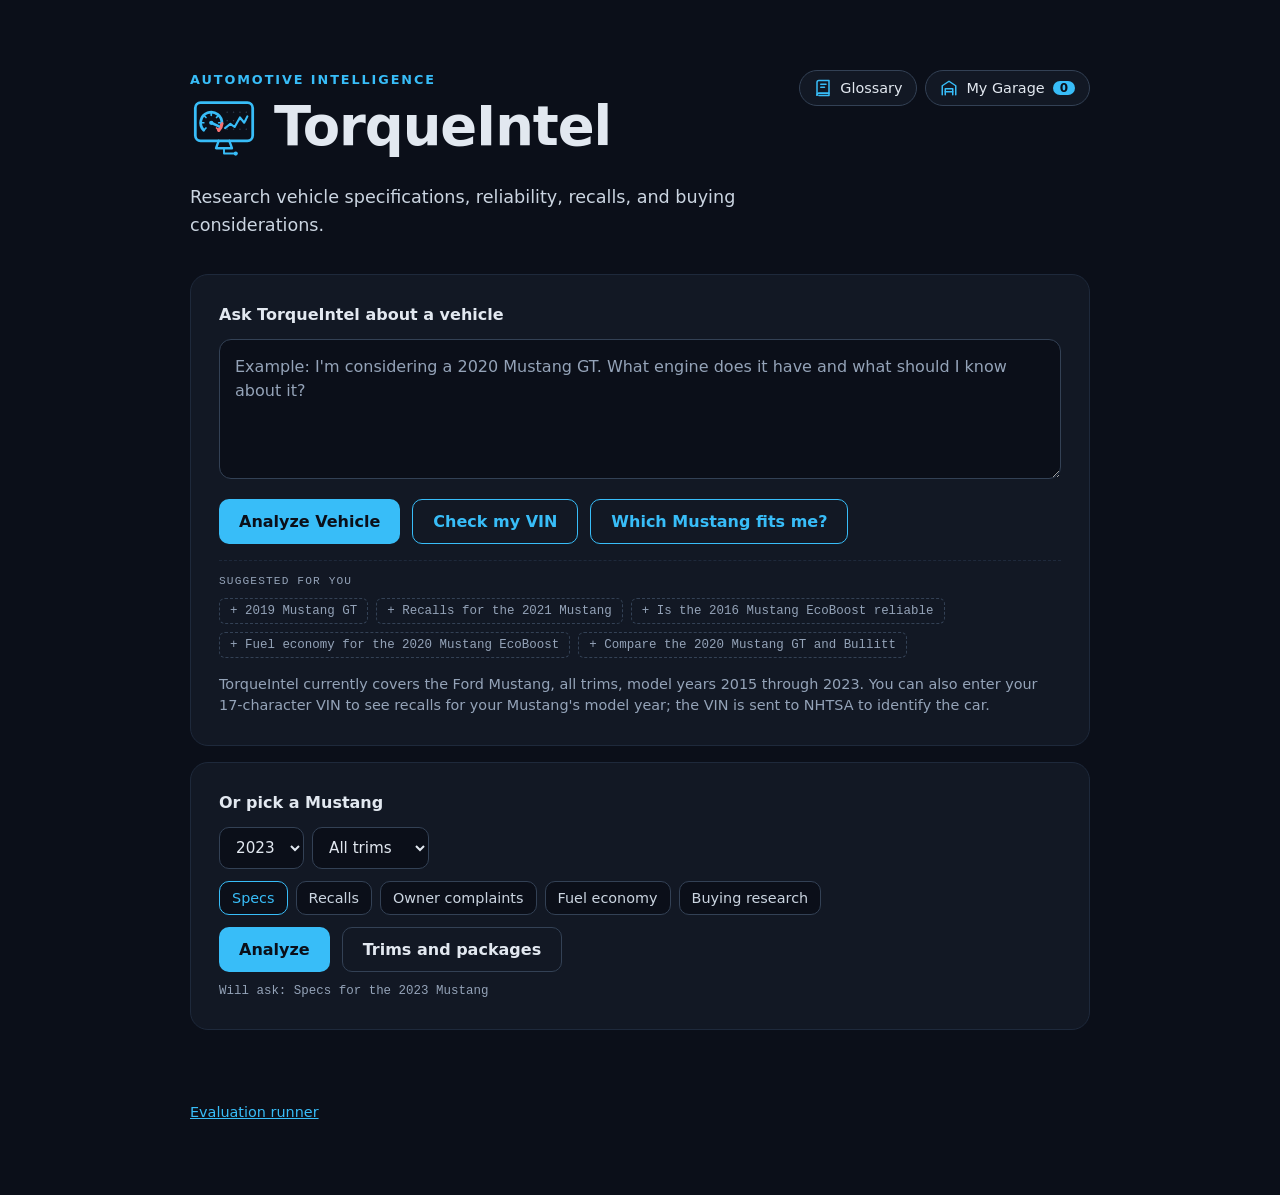
==== commit 3ecc428f: "Add Which Mustang fits me? finder" ====
--- a/index.html
+++ b/index.html
@@ -63,6 +63,10 @@
 
                 <button id="openVinButton" type="button" class="accent-button">
                     Check my VIN
+                </button>
+
+                <button id="openFinderButton" type="button" class="accent-button">
+                    Which Mustang fits me?
                 </button>
             </div>
 
@@ -195,6 +199,7 @@
     <script src="tools.js"></script>
     <script src="glossary.js"></script>
     <script src="scan.js"></script>
+    <script src="finder.js"></script>
     <script src="app.js"></script>
 
 </body>
--- a/style.css
+++ b/style.css
@@ -975,7 +975,7 @@
     display: block;
     width: 100%;
     height: auto;
-    max-height: 240px;
+    max-height: 420px;
 }
 
 .diagram figcaption {
@@ -1007,15 +1007,6 @@
     cursor: pointer;
 }
 
-.scan-video {
-    display: block;
-    width: 100%;
-    max-height: 300px;
-    margin-top: 12px;
-    background: #000;
-    border-radius: var(--radius-sm);
-    object-fit: cover;
-}
 
 .scan-preview {
     display: block;
@@ -1025,3 +1016,140 @@
     border-radius: var(--radius-sm);
     border: 1px solid var(--border);
 }
+
+
+/* =====================================================
+    Which Mustang fits me? (finder.js)
+   ===================================================== */
+
+.finder-bar {
+    height: 4px;
+    background: var(--border);
+    border-radius: 999px;
+    overflow: hidden;
+}
+
+.finder-bar span {
+    display: block;
+    height: 100%;
+    background: var(--accent);
+}
+
+.finder-nav {
+    display: flex;
+    justify-content: space-between;
+    align-items: center;
+    gap: 12px;
+    margin: 10px 0 6px;
+}
+
+.result-section p.finder-progress {
+    margin: 0;
+    color: var(--text-muted);
+    font-family: ui-monospace, Menlo, Consolas, monospace;
+    font-size: 0.8rem;
+}
+
+.finder-options {
+    display: grid;
+    gap: 8px;
+    margin-top: 14px;
+}
+
+.finder-option {
+    display: grid;
+    gap: 2px;
+    text-align: left;
+    background: var(--bg);
+    color: var(--text);
+    border: 1px solid var(--border-strong);
+    border-radius: var(--radius-sm);
+    padding: 12px 14px;
+    font-size: 1rem;
+}
+
+.finder-option small {
+    color: var(--text-muted);
+    font-size: 0.82rem;
+}
+
+.finder-option:hover,
+.finder-option[aria-pressed="true"] {
+    border-color: var(--accent);
+}
+
+.finder-option[aria-pressed="true"] {
+    box-shadow: inset 3px 0 0 var(--accent);
+}
+
+.finder-chips {
+    display: flex;
+    flex-wrap: wrap;
+    gap: 6px;
+    margin-top: 8px;
+}
+
+.finder-card {
+    background: var(--bg);
+    border: 1px solid var(--border);
+    border-radius: var(--radius-sm);
+    padding: 14px;
+    margin-top: 12px;
+}
+
+.finder-card.top {
+    border-color: var(--accent);
+}
+
+.finder-card .result-label:first-child {
+    color: var(--accent);
+}
+
+.finder-name {
+    display: block;
+    font-size: 1.1rem;
+}
+
+.finder-specs {
+    margin-top: 10px;
+}
+
+.finder-specs .result-item {
+    padding: 8px 10px;
+}
+
+.finder-list li.warn {
+    color: var(--warn);
+}
+
+.finder-list li.best {
+    color: var(--accent);
+}
+
+.finder-card .garage-actions {
+    margin-top: 12px;
+}
+
+.finder-sources {
+    margin-top: 10px;
+    font-size: 0.82rem;
+    color: var(--text-muted);
+}
+
+.finder-sources summary {
+    cursor: pointer;
+}
+
+.finder-sources a {
+    color: var(--text-muted);
+}
+
+.finder-notes {
+    border-left: 3px solid var(--warn);
+    padding: 4px 12px;
+}
+
+.finder-notes p {
+    font-size: 0.9rem;
+    margin: 6px 0;
+}
